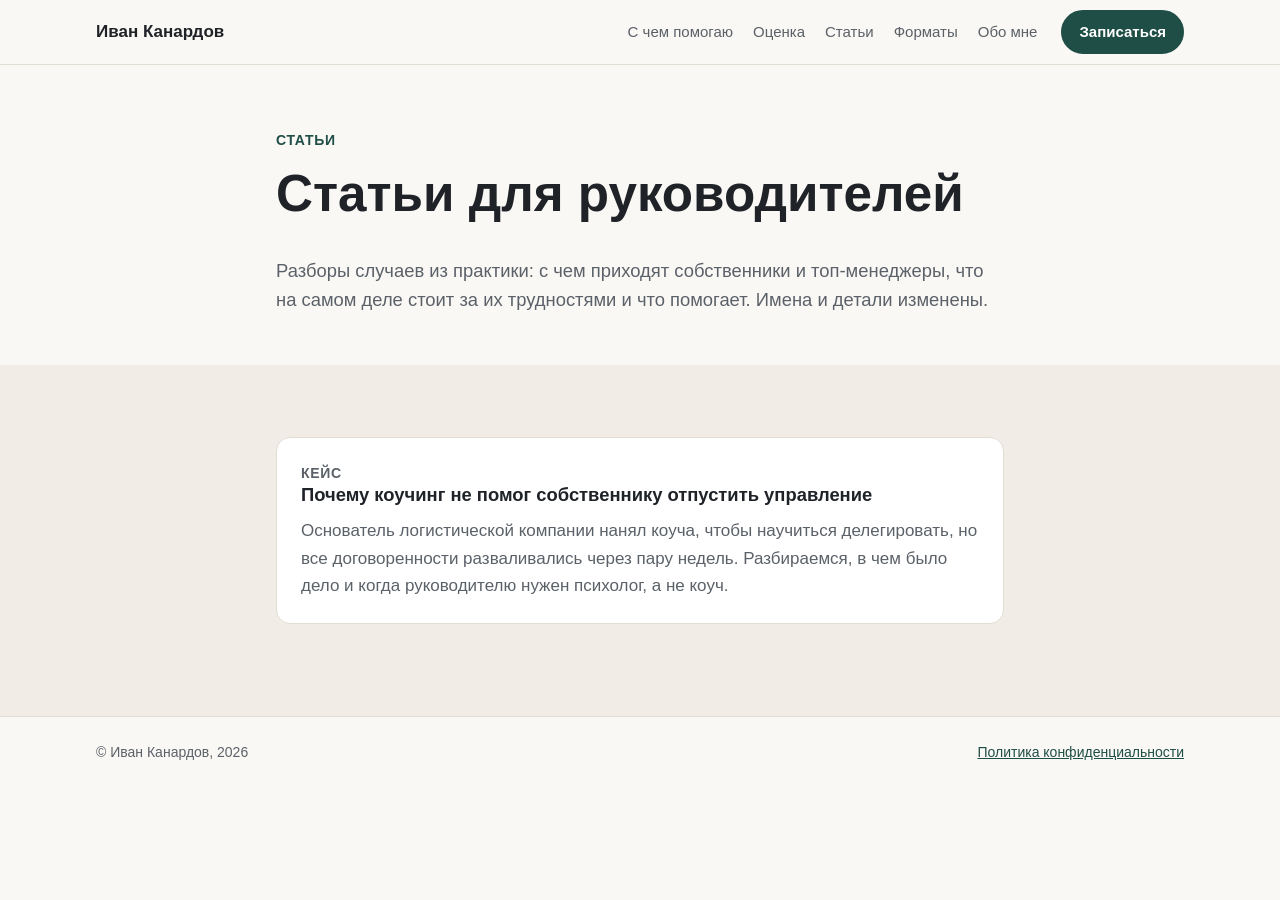
==== stati/index.html @ a5b1c955 "Раздел Статьи и первая статья: психолог или коуч Co-Authored-By: Claude Opus 5.5 <noreply@anthropic." ====
<!doctype html>
<html lang="ru">
<head>
<meta charset="utf-8">
<meta name="viewport" content="width=device-width, initial-scale=1">
<title>Статьи для руководителей и собственников | Иван Канардов</title>
<meta name="description" content="Статьи бизнес-психолога Ивана Канардова: разборы случаев из практики с руководителями и собственниками бизнеса.">
<link rel="canonical" href="https://kanardov.pro/stati/">
<meta property="og:type" content="website">
<meta property="og:locale" content="ru_RU">
<meta property="og:title" content="Статьи для руководителей и собственников">
<meta property="og:description" content="Разборы случаев из практики бизнес-психолога Ивана Канардова.">
<meta property="og:url" content="https://kanardov.pro/stati/">
<meta property="og:image" content="https://kanardov.pro/img/photo.jpg">
<link rel="stylesheet" href="/style.css">
<!-- Yandex.Metrika counter -->
<script type="text/javascript">
    (function(m,e,t,r,i,k,a){
        m[i]=m[i]||function(){(m[i].a=m[i].a||[]).push(arguments)};
        m[i].l=1*new Date();
        for (var j = 0; j < document.scripts.length; j++) {if (document.scripts[j].src === r) { return; }}
        k=e.createElement(t),a=e.getElementsByTagName(t)[0],k.async=1,k.src=r,a.parentNode.insertBefore(k,a)
    })(window, document,'script','https://mc.yandex.ru/metrika/tag.js?id=113655738', 'ym');

    ym(113655738, 'init', {ssr:true, webvisor:true, clickmap:true, ecommerce:"dataLayer", referrer: document.referrer, url: location.href, accurateTrackBounce:true, trackLinks:true});
</script>
<noscript><div><img src="https://mc.yandex.ru/watch/113655738" style="position:absolute; left:-9999px;" alt="" /></div></noscript>
<!-- /Yandex.Metrika counter -->
</head>
<body>

<header class="top">
  <div class="wrap top__in">
    <a href="/" class="logo">Иван Канардов</a>
    <nav class="nav">
      <a href="/#help">С чем помогаю</a>
      <a href="/ocenka.html">Оценка</a>
      <a href="/stati/">Статьи</a>
      <a href="/#formats">Форматы</a>
      <a href="/#about">Обо мне</a>
    </nav>
    <a href="https://t.me/KanardovIvan" class="btn btn--small">Записаться</a>
  </div>
</header>

<section class="hero hero--page">
  <div class="wrap narrow">
    <p class="eyebrow">Статьи</p>
    <h1>Статьи для руководителей</h1>
    <p class="lead">Разборы случаев из практики: с чем приходят собственники и топ-менеджеры, что на самом деле стоит за их трудностями и что помогает. Имена и детали изменены.</p>
  </div>
</section>

<section class="section section--alt">
  <div class="wrap narrow">
    <a class="card article-card" href="/stati/psiholog-ili-kouch.html">
      <p class="eyebrow">Кейс</p>
      <h3>Почему коучинг не помог собственнику отпустить управление</h3>
      <p>Основатель логистической компании нанял коуча, чтобы научиться делегировать, но все договоренности разваливались через пару недель. Разбираемся, в чем было дело и когда руководителю нужен психолог, а не коуч.</p>
    </a>
  </div>
</section>

<footer class="foot">
  <div class="wrap foot__in">
    <span>© Иван Канардов, 2026</span>
    <a href="/privacy.html">Политика конфиденциальности</a>
  </div>
</footer>

<script>
document.addEventListener('click', function (e) {
  var a = e.target.closest('a[href]');
  if (!a || typeof ym !== 'function') return;
  if (a.href.indexOf('t.me/') !== -1) ym(113655738, 'reachGoal', 'telegram_click');
  else if (a.href.indexOf('mailto:') === 0) ym(113655738, 'reachGoal', 'email_click');
});
</script>
</body>
</html>
---- style.css ----
:root {
  --bg: #faf8f5;
  --bg-alt: #f1ede6;
  --text: #1f2328;
  --muted: #5b6168;
  --accent: #1f4e46;
  --accent-hover: #163a34;
  --card: #ffffff;
  --line: #e2ddd4;
  --radius: 14px;
}

* { box-sizing: border-box; }
html { scroll-behavior: smooth; }
body {
  margin: 0;
  font-family: -apple-system, BlinkMacSystemFont, "Segoe UI", Roboto, Arial, sans-serif;
  font-size: 17px;
  line-height: 1.6;
  color: var(--text);
  background: var(--bg);
}
img { max-width: 100%; display: block; }
a { color: var(--accent); }
h1, h2, h3 { line-height: 1.2; margin: 0 0 .6em; }
h1 { font-size: clamp(2rem, 5vw, 3.2rem); }
h2 { font-size: clamp(1.6rem, 3.5vw, 2.2rem); }
h3 { font-size: 1.15rem; }

.wrap { max-width: 1120px; margin: 0 auto; padding: 0 16px; }
.narrow { max-width: 760px; }

.btn {
  display: inline-block;
  background: var(--accent);
  color: #fff;
  text-decoration: none;
  padding: 14px 24px;
  border-radius: 999px;
  font-weight: 600;
  border: 2px solid var(--accent);
  transition: background .15s;
}
.btn:hover { background: var(--accent-hover); border-color: var(--accent-hover); }
.btn--ghost { background: transparent; color: var(--accent); }
.btn--ghost:hover { background: var(--bg-alt); }
.btn--small { padding: 8px 16px; font-size: 15px; }

.top {
  position: sticky; top: 0; z-index: 10;
  background: rgba(250, 248, 245, .95);
  border-bottom: 1px solid var(--line);
}
.top__in { display: flex; align-items: center; gap: 24px; height: 64px; }
.logo { font-weight: 700; text-decoration: none; color: var(--text); margin-right: auto; }
.nav { display: flex; gap: 20px; }
.nav a { color: var(--muted); text-decoration: none; font-size: 15px; }
.nav a:hover { color: var(--text); }

.hero { padding: 64px 0; }
.hero__in { display: grid; grid-template-columns: 1.3fr 1fr; gap: 48px; align-items: center; }
.eyebrow { color: var(--accent); font-weight: 600; text-transform: uppercase; letter-spacing: .05em; font-size: 14px; margin: 0 0 12px; }
.lead { font-size: 1.15rem; color: var(--muted); }
.hero__cta { display: flex; flex-wrap: wrap; gap: 12px; margin: 28px 0 12px; }
.hero__note { color: var(--muted); font-size: 15px; }
.hero__photo img { border-radius: var(--radius); aspect-ratio: 4 / 5; object-fit: cover; width: 100%; }
.hero__photo--empty { aspect-ratio: 4 / 5; background: var(--bg-alt); border-radius: var(--radius); }
.hero__photo--empty img { display: none; }

.facts { background: var(--accent); color: #fff; padding: 28px 0; }
.facts__in { display: grid; grid-template-columns: repeat(4, 1fr); gap: 16px; text-align: center; }
.facts b { display: block; font-size: 1.5rem; }
.facts span { opacity: .85; font-size: 15px; }

.section { padding: 72px 0; }
.section--alt { background: var(--bg-alt); }

.cards { display: grid; grid-template-columns: repeat(3, 1fr); gap: 20px; }
.cards--2 { grid-template-columns: repeat(2, 1fr); }
.card { background: var(--card); border: 1px solid var(--line); border-radius: var(--radius); padding: 24px; }
.card p { color: var(--muted); margin: 0; }
.card--big p + p { margin-top: 12px; }
.card--plain { background: transparent; }
.price { color: var(--text) !important; font-weight: 600; }

.how { list-style: none; padding: 0; margin: 40px 0 0; display: grid; grid-template-columns: repeat(3, 1fr); gap: 20px; }
.how li { color: var(--muted); }
.how b { color: var(--text); display: block; }

.list { padding-left: 1.2em; }
.list li { margin-bottom: 6px; }

details { background: var(--card); border: 1px solid var(--line); border-radius: var(--radius); padding: 16px 20px; margin-bottom: 12px; }
summary { cursor: pointer; font-weight: 600; }
details p { color: var(--muted); margin: 12px 0 0; }

.contact { text-align: center; }
.contact__btns { display: flex; justify-content: center; flex-wrap: wrap; gap: 12px; margin: 24px 0; }
.small { font-size: 14px; color: var(--muted); }

.foot { border-top: 1px solid var(--line); padding: 24px 0; font-size: 14px; color: var(--muted); }
.foot__in { display: flex; justify-content: space-between; flex-wrap: wrap; gap: 12px; }

@media (max-width: 860px) {
  .nav { display: none; }
  .hero { padding: 40px 0; }
  .hero__in { grid-template-columns: 1fr; gap: 32px; }
  .hero__photo { max-width: 360px; }
  .facts__in { grid-template-columns: repeat(2, 1fr); }
  .cards, .cards--2, .how { grid-template-columns: 1fr; }
  .section { padding: 48px 0; }
}

.about { display: grid; grid-template-columns: 340px 1fr; gap: 48px; align-items: start; }
.about__photo { border-radius: var(--radius); aspect-ratio: 3 / 4; object-fit: cover; width: 100%; }
@media (max-width: 860px) {
  .about { grid-template-columns: 1fr; gap: 24px; }
  .about__photo { max-width: 320px; }
}

/* Страница оценки */
.hero--page { padding-bottom: 32px; }
.toc { display: flex; flex-wrap: wrap; gap: 8px 16px; margin-top: 24px; }
.toc a { color: var(--accent); }
.method__lead { font-size: 1.1rem; }
.method__price { margin-top: 24px; }
.method__price span { display: block; font-weight: 400; color: var(--muted); margin-top: 4px; }

/* Статьи */
.article h2 { margin-top: 1.6em; }
.article .eyebrow a { color: inherit; text-decoration: none; }
.article-card { display: block; text-decoration: none; color: var(--text); margin-bottom: 20px; }
.article-card:hover { border-color: var(--accent); }
.article-card h3 { color: var(--text); }
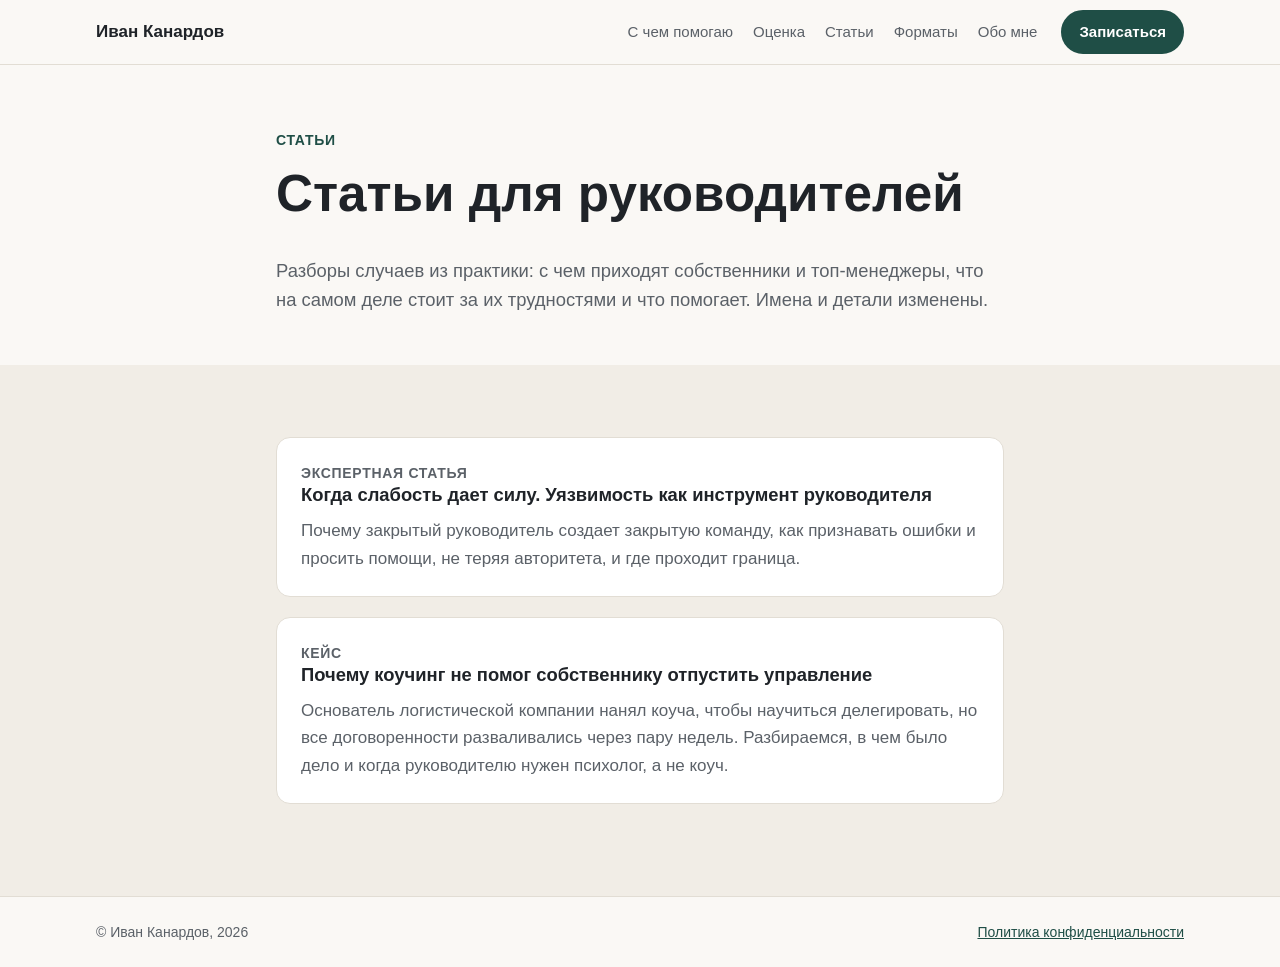
==== commit a93d83cd: "Статья: уязвимость руководителя Co-Authored-By: Claude Opus 5.5 <noreply@anthropic.com> Claude-Sessi" ====
--- a/stati/index.html
+++ b/stati/index.html
@@ -53,6 +53,11 @@
 
 <section class="section section--alt">
   <div class="wrap narrow">
+    <a class="card article-card" href="/stati/uyazvimost-rukovoditelya.html">
+      <p class="eyebrow">Экспертная статья</p>
+      <h3>Когда слабость дает силу. Уязвимость как инструмент руководителя</h3>
+      <p>Почему закрытый руководитель создает закрытую команду, как признавать ошибки и просить помощи, не теряя авторитета, и где проходит граница.</p>
+    </a>
     <a class="card article-card" href="/stati/psiholog-ili-kouch.html">
       <p class="eyebrow">Кейс</p>
       <h3>Почему коучинг не помог собственнику отпустить управление</h3>
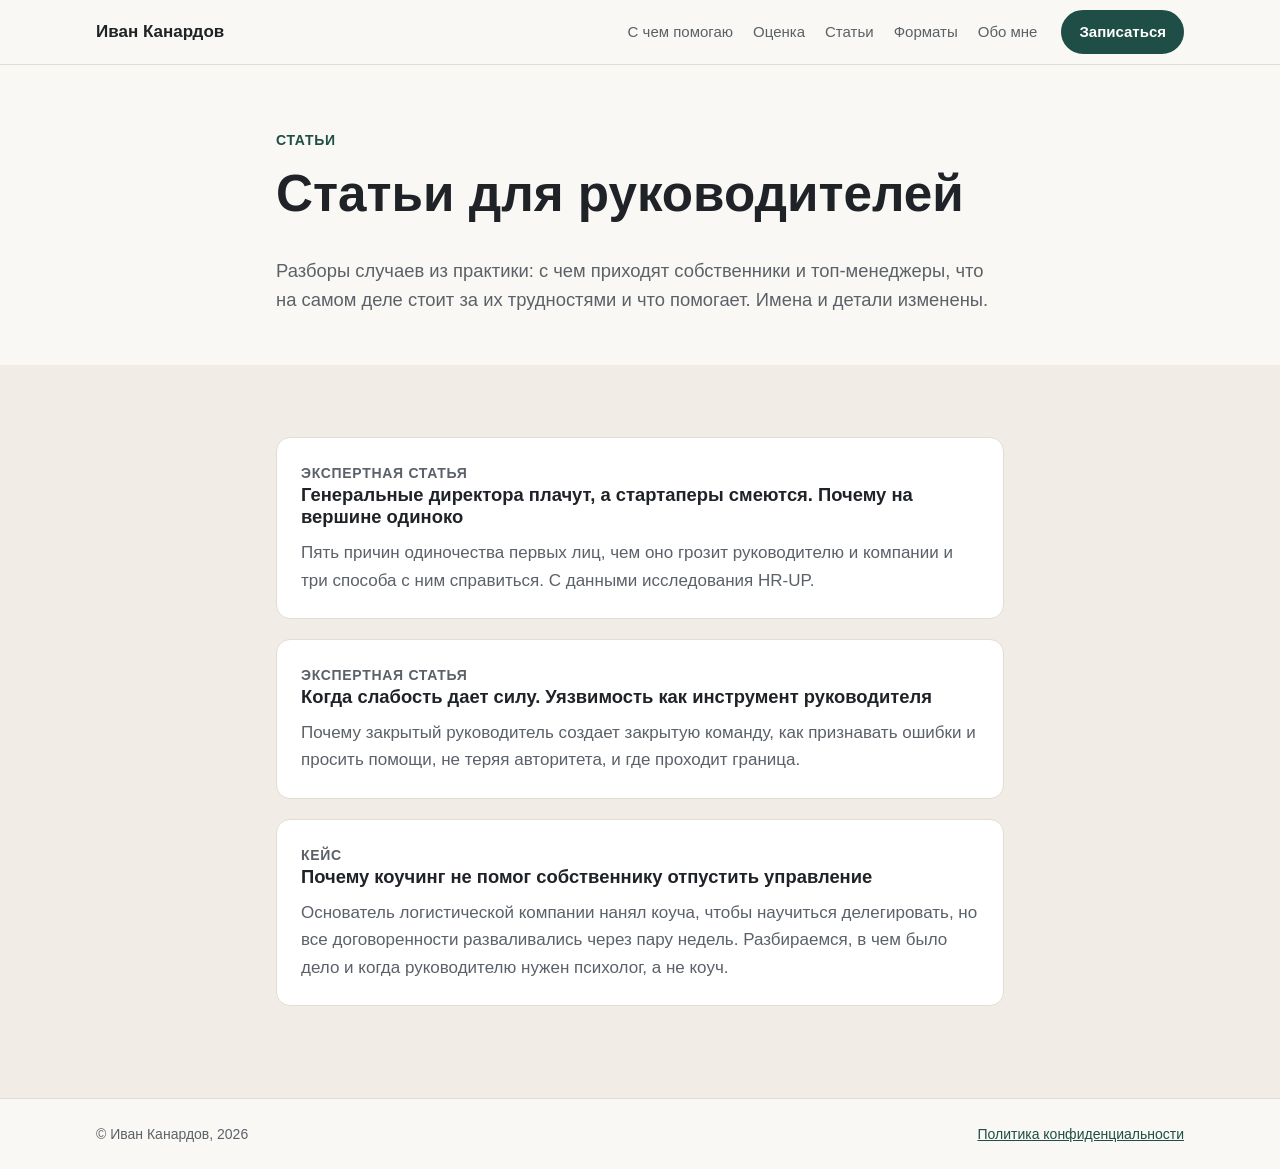
==== commit 9bf3e150: "Статья: одиночество руководителя Co-Authored-By: Claude Opus 5.5 <noreply@anthropic.com> Claude-Sess" ====
--- a/stati/index.html
+++ b/stati/index.html
@@ -53,6 +53,11 @@
 
 <section class="section section--alt">
   <div class="wrap narrow">
+    <a class="card article-card" href="/stati/odinochestvo-rukovoditelya.html">
+      <p class="eyebrow">Экспертная статья</p>
+      <h3>Генеральные директора плачут, а стартаперы смеются. Почему на вершине одиноко</h3>
+      <p>Пять причин одиночества первых лиц, чем оно грозит руководителю и компании и три способа с ним справиться. С данными исследования HR-UP.</p>
+    </a>
     <a class="card article-card" href="/stati/uyazvimost-rukovoditelya.html">
       <p class="eyebrow">Экспертная статья</p>
       <h3>Когда слабость дает силу. Уязвимость как инструмент руководителя</h3>
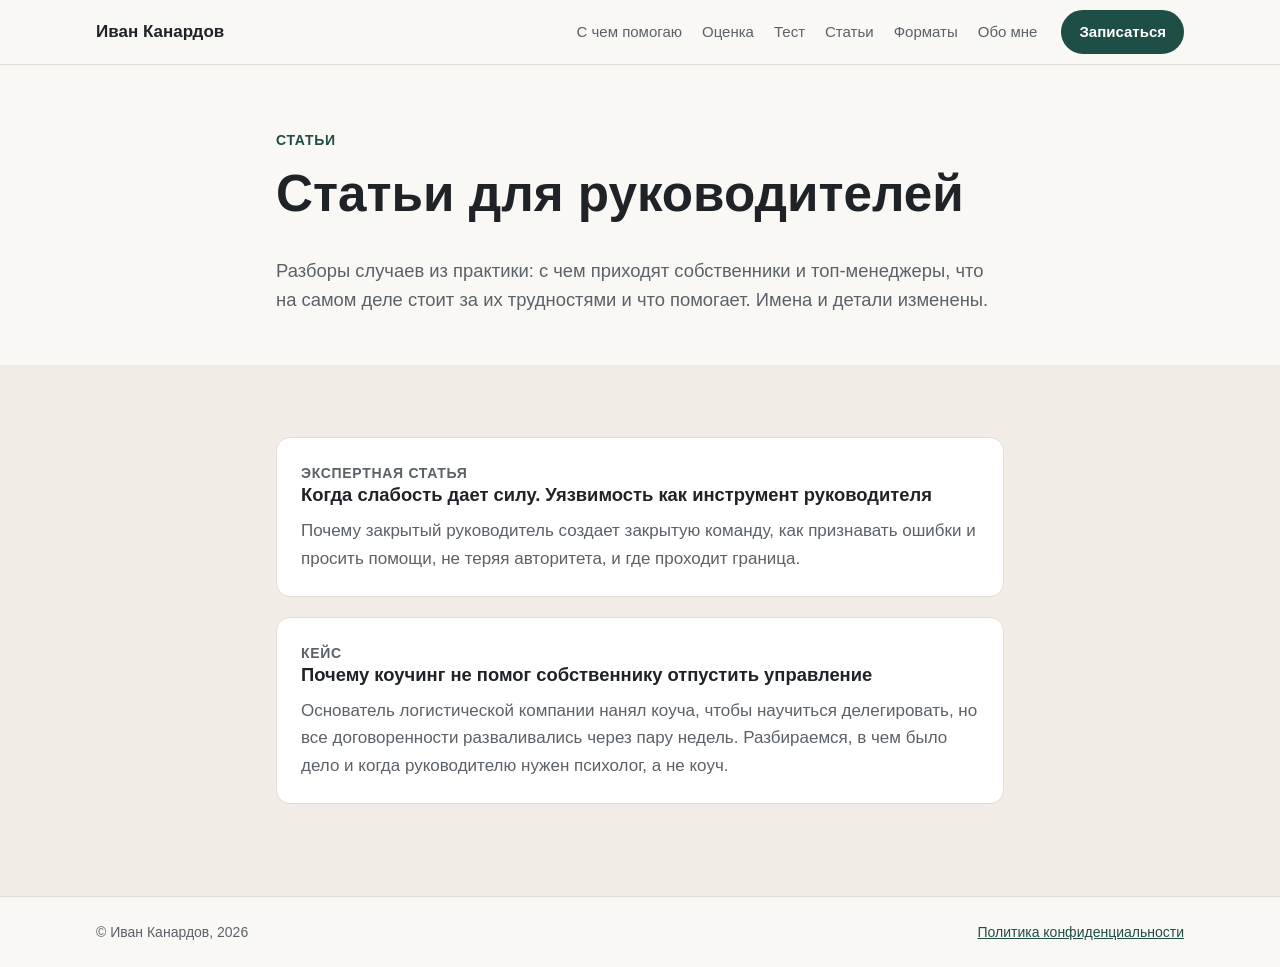
==== commit 6018e782: "Бесплатный тест на выгорание для руководителя Страница test-vygoranie.html: 15 вопросов, результат с" ====
--- a/stati/index.html
+++ b/stati/index.html
@@ -35,6 +35,7 @@
     <nav class="nav">
       <a href="/#help">С чем помогаю</a>
       <a href="/ocenka.html">Оценка</a>
+      <a href="/test-vygoranie.html">Тест</a>
       <a href="/stati/">Статьи</a>
       <a href="/#formats">Форматы</a>
       <a href="/#about">Обо мне</a>
@@ -53,11 +54,6 @@
 
 <section class="section section--alt">
   <div class="wrap narrow">
-    <a class="card article-card" href="/stati/odinochestvo-rukovoditelya.html">
-      <p class="eyebrow">Экспертная статья</p>
-      <h3>Генеральные директора плачут, а стартаперы смеются. Почему на вершине одиноко</h3>
-      <p>Пять причин одиночества первых лиц, чем оно грозит руководителю и компании и три способа с ним справиться. С данными исследования HR-UP.</p>
-    </a>
     <a class="card article-card" href="/stati/uyazvimost-rukovoditelya.html">
       <p class="eyebrow">Экспертная статья</p>
       <h3>Когда слабость дает силу. Уязвимость как инструмент руководителя</h3>
--- a/style.css
+++ b/style.css
@@ -132,3 +132,24 @@
 .article-card { display: block; text-decoration: none; color: var(--text); margin-bottom: 20px; }
 .article-card:hover { border-color: var(--accent); }
 .article-card h3 { color: var(--text); }
+
+/* Тест */
+.quiz-card { background: var(--card); border: 1px solid var(--line); border-radius: var(--radius); padding: 32px; }
+.quiz__progress, .quiz__total { height: 8px; background: var(--bg-alt); border-radius: 999px; overflow: hidden; }
+.quiz__progress span, .quiz__total span { display: block; height: 100%; background: var(--accent); width: 0; transition: width .3s; }
+.quiz__total { height: 12px; margin: 8px 0 4px; }
+.quiz__total--thin { height: 8px; }
+.quiz__total .is-ok { background: #3c8d5a; }
+.quiz__total .is-warn { background: #d9a227; }
+.quiz__total .is-bad { background: #c2493d; }
+.quiz__q { font-size: 1.35rem; min-height: 3.2em; margin-top: 8px; }
+.quiz__answers { display: grid; gap: 10px; }
+.quiz__answer { font: inherit; text-align: left; padding: 14px 18px; border: 2px solid var(--line); border-radius: 12px; background: var(--bg); color: var(--text); cursor: pointer; transition: border-color .15s, background .15s; }
+.quiz__answer:hover { border-color: var(--accent); }
+.quiz__answer.is-selected { border-color: var(--accent); background: var(--bg-alt); }
+.quiz__back { font: inherit; font-size: 15px; background: none; border: 0; color: var(--muted); margin-top: 16px; cursor: pointer; padding: 0; }
+.quiz__scale { margin-bottom: 16px; }
+.quiz__scale-head { display: flex; justify-content: space-between; }
+.quiz__scale .small { margin: 4px 0 0; }
+.quiz__cta { background: var(--bg-alt); border-radius: var(--radius); padding: 24px; margin: 28px 0 20px; text-align: center; }
+@media (max-width: 860px) { .quiz-card { padding: 20px; } }
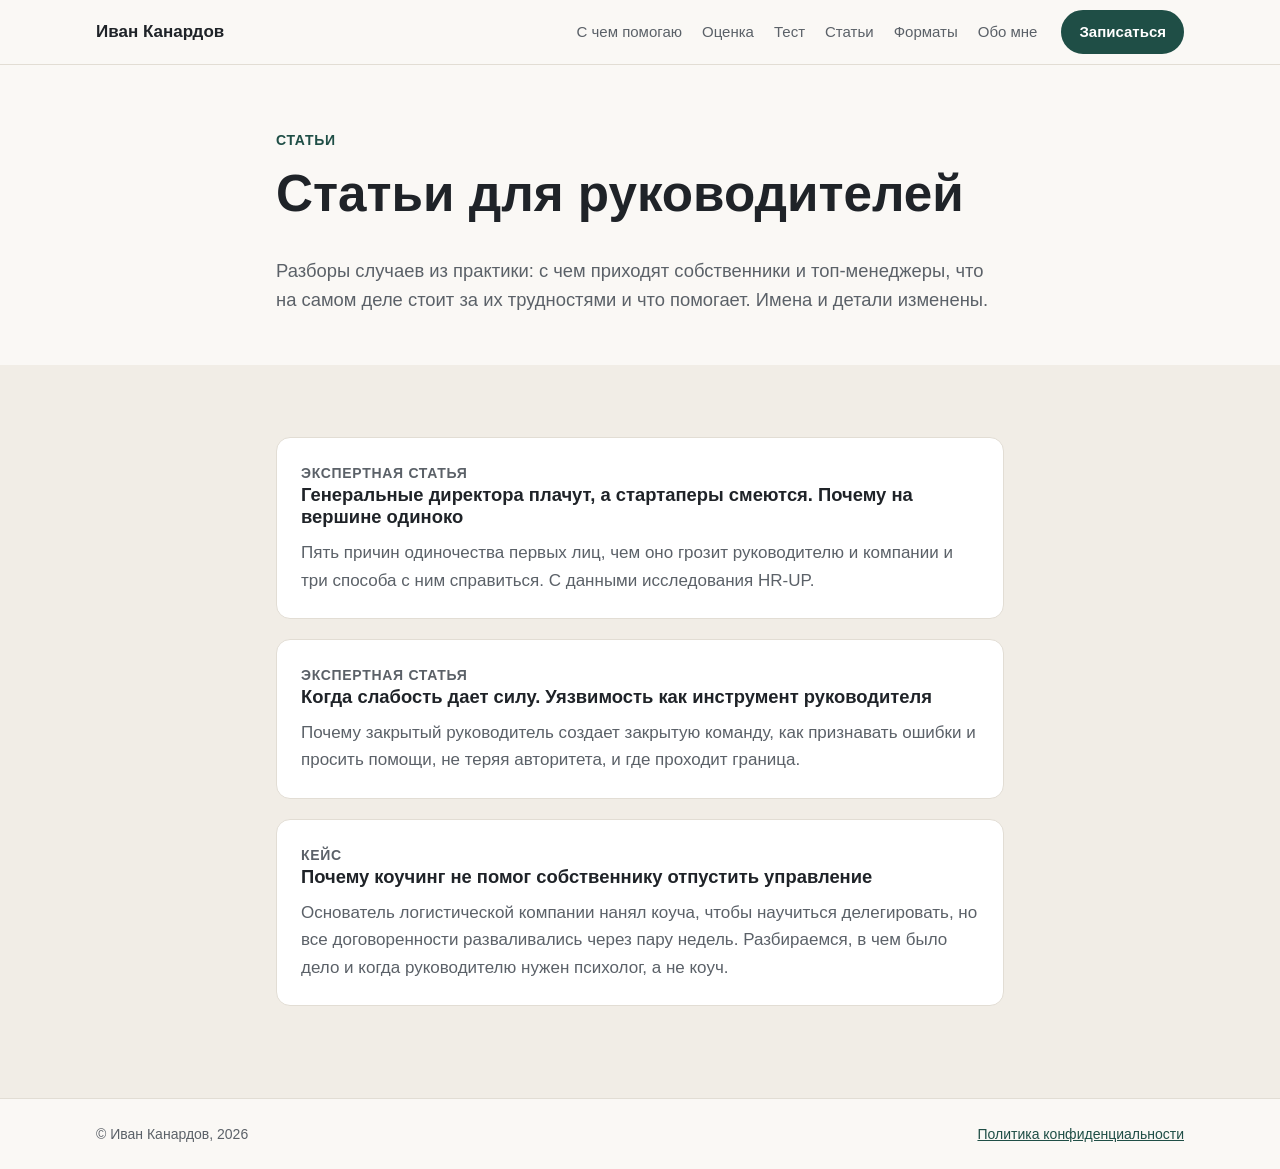
==== commit 22642c0a: "Merge 6018e782719414eb3505bd791dcbaddb0836fd99 into 4e93efa825ee0b050aa005521254c6e1ea96c488" ====
--- a/stati/index.html
+++ b/stati/index.html
@@ -54,6 +54,11 @@
 
 <section class="section section--alt">
   <div class="wrap narrow">
+    <a class="card article-card" href="/stati/odinochestvo-rukovoditelya.html">
+      <p class="eyebrow">Экспертная статья</p>
+      <h3>Генеральные директора плачут, а стартаперы смеются. Почему на вершине одиноко</h3>
+      <p>Пять причин одиночества первых лиц, чем оно грозит руководителю и компании и три способа с ним справиться. С данными исследования HR-UP.</p>
+    </a>
     <a class="card article-card" href="/stati/uyazvimost-rukovoditelya.html">
       <p class="eyebrow">Экспертная статья</p>
       <h3>Когда слабость дает силу. Уязвимость как инструмент руководителя</h3>
